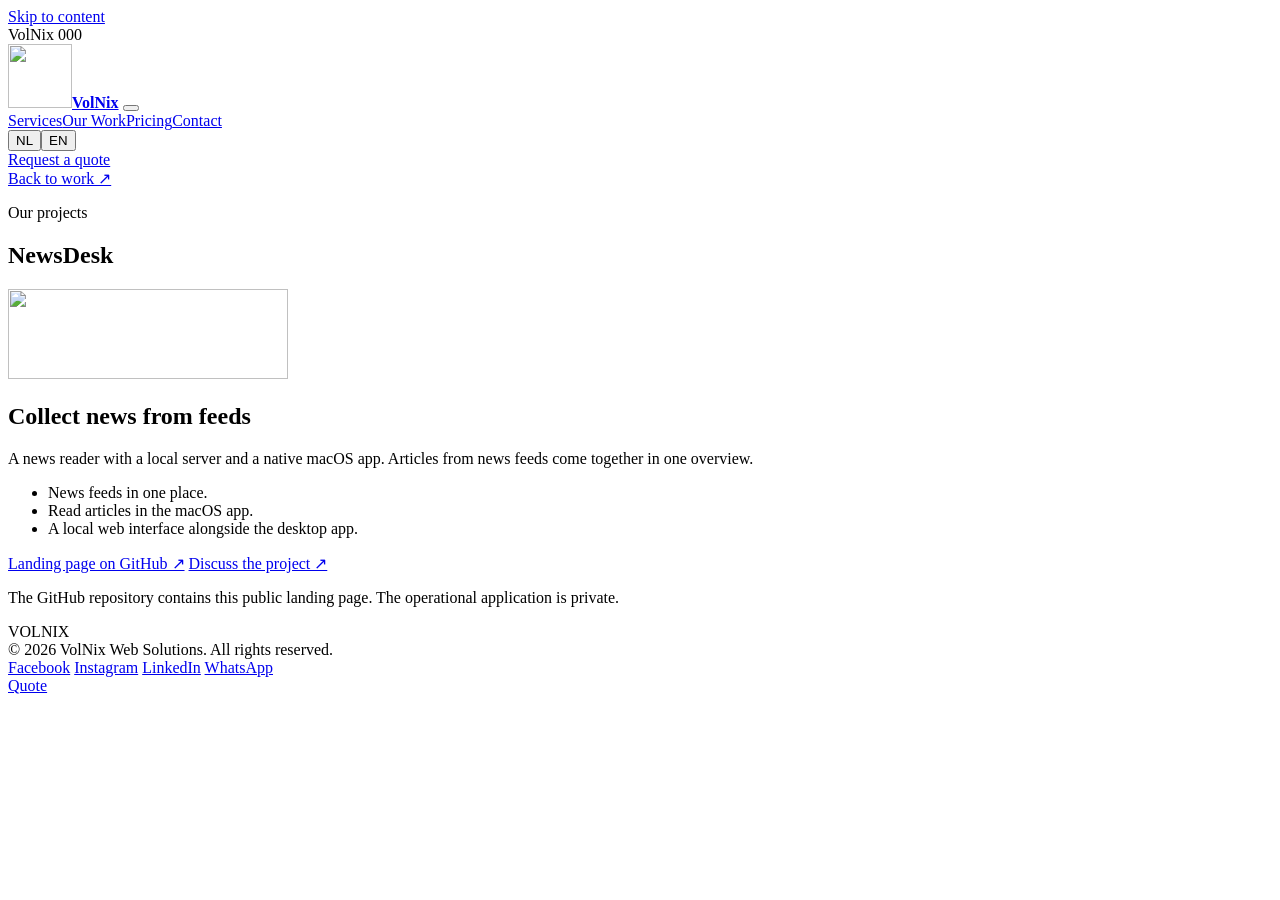
==== en/index.html @ 8c9afc9b "Publish reviewed NewsDesk landing-page source" ====
<!doctype html>
<html lang="en">
  <head>
    <meta charset="utf-8">
    <meta name="viewport" content="width=device-width, initial-scale=1">
    <meta name="theme-color" content="#07111F">
    <meta name="robots" content="index, follow">
    <link rel="canonical" href="https://volnix.io/en/work/newsdesk">
    <meta name="description" content="A news reader with a local server and a native macOS app. Articles from news feeds come together in one overview.">
    <meta name="geo.region" content="SR">
    <meta name="geo.placename" content="Paramaribo">
    <meta property="og:title" content="NewsDesk — VolNix">
    <meta property="og:description" content="A news reader with a local server and a native macOS app. Articles from news feeds come together in one overview.">
    <meta property="og:type" content="website">
    <meta property="og:url" content="https://volnix.io/en/work/newsdesk">
    <meta property="og:image" content="https://volnix.io/assets/og-image.jpg">
    <meta property="og:image:width" content="1200">
    <meta property="og:image:height" content="630">
    <meta property="og:locale" content="en_US">
    <meta property="og:site_name" content="VolNix Web Solutions">
    <meta name="twitter:card" content="summary_large_image">
    <meta name="twitter:title" content="NewsDesk — VolNix">
    <meta name="twitter:description" content="A news reader with a local server and a native macOS app. Articles from news feeds come together in one overview.">
    <link rel="alternate" hreflang="nl-SR" href="https://volnix.io/work/newsdesk">
    <link rel="alternate" hreflang="en" href="https://volnix.io/en/work/newsdesk">
    <link rel="alternate" hreflang="x-default" href="https://volnix.io/work/newsdesk">
    <title>NewsDesk — VolNix</title>
    <link rel="icon" href="https://volnix.io/assets/favicon.svg?v=20260905ui1" type="image/svg+xml">
    <link rel="preload" as="font" type="font/woff2" crossorigin href="https://volnix.io/assets/fonts/Satoshi-Variable.woff2">
    <link rel="preload" as="font" type="font/woff" crossorigin href="https://volnix.io/assets/fonts/Switzer-Variable.woff">
    <link rel="stylesheet" href="https://volnix.io/styles.css?v=20261011partners2">
      <link rel="stylesheet" href="https://volnix.io/assets/project-notes.css">
  </head>
  <body data-page="project">
    <div class="scroll-progress" aria-hidden="true"><span class="scroll-progress__bar"></span></div>
    <a class="skip-link" href="#main" data-i18n="skip">Skip to content</a>
    <div class="preloader" data-preloader data-preloader-repeat aria-hidden="true">
      <div class="preloader-inner">
        <span class="preloader-brand">VolNix</span>
        <span class="preloader-count" data-preloader-count>000</span>
      </div>
      <div class="preloader-bar"><span data-preloader-fill></span></div>
    </div>
    <header class="site-header" data-header>
      <nav class="nav shell" aria-label="Main navigation" data-i18n-attr="aria-label:nav.aria">
        <a class="brand" href="https://volnix.io/en/#top" aria-label="VolNix home"><img class="brand-mark" src="https://volnix.io/assets/favicon.svg?v=20260905ui1" width="64" height="64" alt=""><strong>VolNix</strong></a>
        <button class="nav-toggle" type="button" aria-label="Open navigation" aria-expanded="false" data-nav-toggle data-i18n-attr="aria-label:nav.open"><span></span><span></span></button>
        <div class="nav-panel" data-nav-panel>
          <a href="https://volnix.io/en/services" data-i18n="nav.servicesPage" data-masked-flick>Services</a><a href="https://volnix.io/en/work" data-i18n="nav.workPage" data-masked-flick>Our Work</a><a href="https://volnix.io/en/pricing" data-i18n="nav.pricing" data-masked-flick>Pricing</a><a href="https://volnix.io/en/contact" data-i18n="nav.contactPage" data-masked-flick>Contact</a>
          <div class="language-switch" aria-label="Choose language" data-i18n-attr="aria-label:lang.aria"><button type="button" data-lang-switch="nl" aria-pressed="false">NL</button><button type="button" data-lang-switch="en" aria-pressed="true">EN</button></div>
          <a class="nav-cta" href="https://volnix.io/en/contact" data-i18n="nav.quote">Request a quote</a>
        </div>
      </nav>
    </header>
    <main id="main" class="project-note">
      <section class="page-hero" aria-labelledby="project-title">
        <div class="shell project-note__hero">
          <div><a class="text-link" href="https://volnix.io/en/work">Back to work ↗</a><p class="eyebrow">Our projects</p><h1 id="project-title">NewsDesk</h1></div>
          <img class="project-note__mark" src="https://volnix.io/assets/projects/newsdesk.svg" alt="" width="280" height="90">
        </div>
      </section>
      <section class="shell project-note__body" aria-labelledby="project-description">
        <div><h2 id="project-description">Collect news from feeds</h2><p>A news reader with a local server and a native macOS app. Articles from news feeds come together in one overview.</p></div>
        <ul><li>News feeds in one place.</li><li>Read articles in the macOS app.</li><li>A local web interface alongside the desktop app.</li></ul>
        <div class="project-note__actions">
          <a class="button button-primary button-pill" href="https://github.com/jonacarbi/newsdesk" target="_blank" rel="noopener noreferrer">Landing page on GitHub ↗</a>
          <a class="text-link" href="https://volnix.io/en/contact">Discuss the project ↗</a>
          <p class="project-note__source-note">The GitHub repository contains this public landing page. The operational application is private.</p>
        </div>
      </section>
    </main>
    <footer class="footer">
      <div class="footer-wordmark" aria-hidden="true">
        <span class="footer-wordmark__text">VOLNIX</span>
      </div>
      <div class="shell footer-bottom">
        <span data-i18n="footer.rights">© 2026 VolNix Web Solutions. All rights reserved.</span>
        <nav class="footer-social" aria-label="Social media">
          <a href="https://www.facebook.com/volnixweb/" rel="me noopener" target="_blank">Facebook</a>
          <a href="https://www.instagram.com/volnixweb" rel="me noopener" target="_blank">Instagram</a>
          <a href="https://www.linkedin.com/company/volnixweb/" rel="me noopener" target="_blank">LinkedIn</a>
          <a href="https://wa.me/5977635214" rel="noopener" target="_blank">WhatsApp</a>
        </nav>
        <a href="https://volnix.io/en/contact" data-i18n="footer.quote">Quote</a>
      </div>
    </footer>
    <script src="https://volnix.io/app.js" defer></script>
    <script src="https://volnix.io/volnix.js?v=20261011partners2" defer></script>
  </body>
</html>
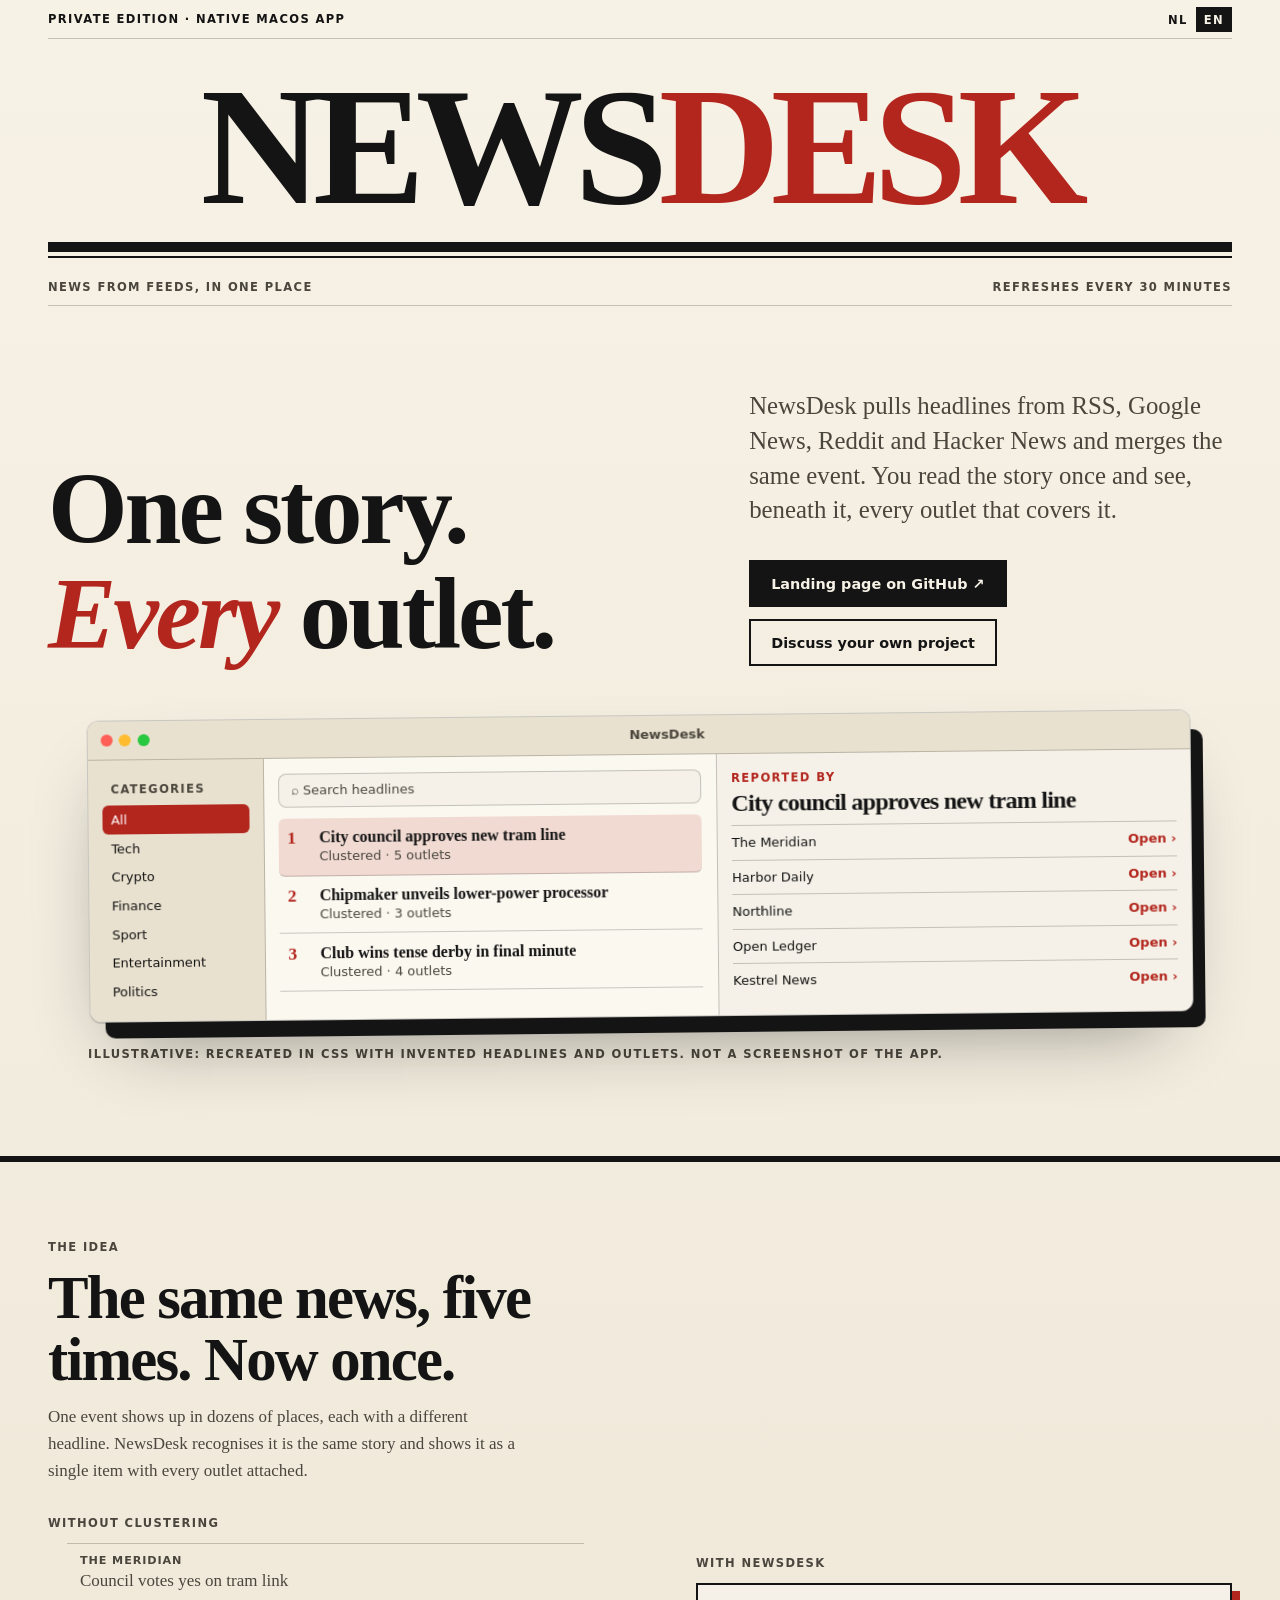
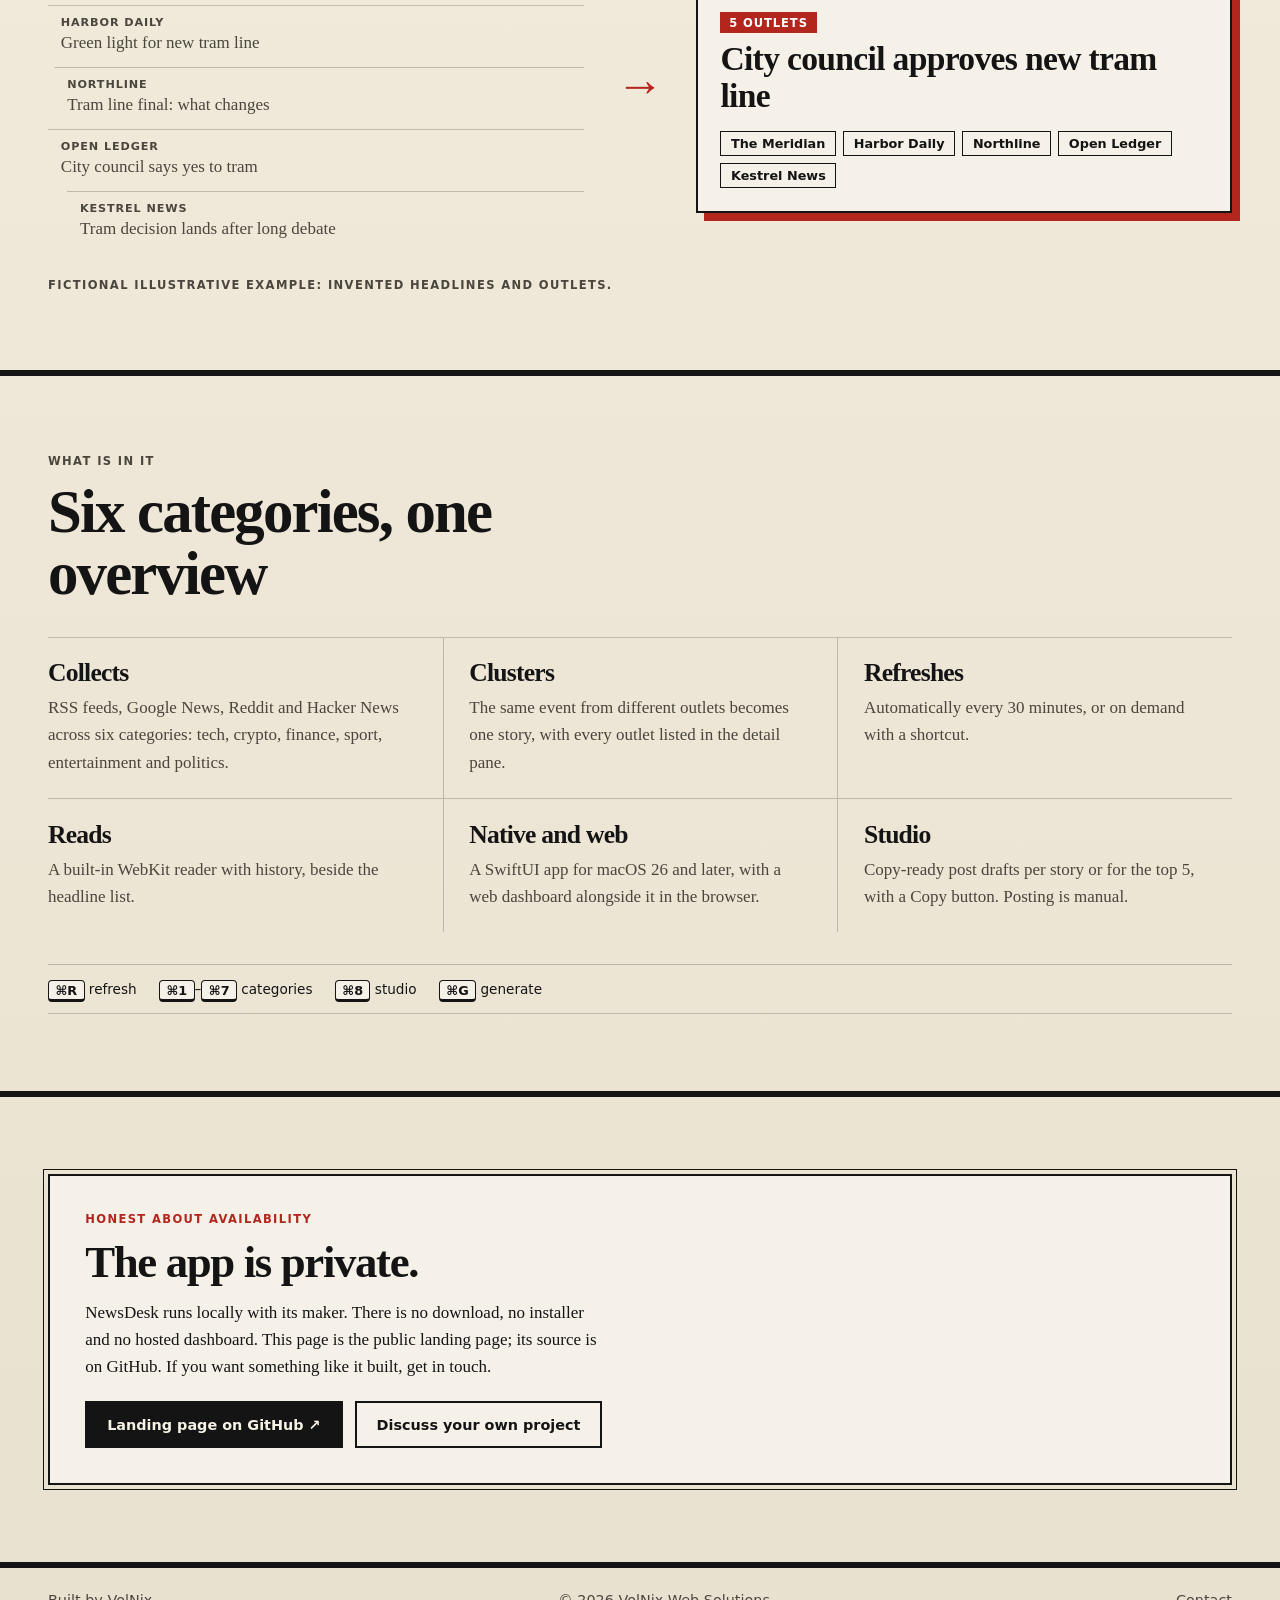
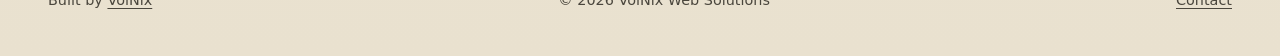
==== commit f44f5907: "feat: standalone NewsDesk landing page on Netlify New broadsheet-branded NL/EN landing page, zero JS" ====
--- a/en/index.html
+++ b/en/index.html
@@ -1,90 +1,94 @@
 <!doctype html>
 <html lang="en">
-  <head>
-    <meta charset="utf-8">
-    <meta name="viewport" content="width=device-width, initial-scale=1">
-    <meta name="theme-color" content="#07111F">
-    <meta name="robots" content="index, follow">
-    <link rel="canonical" href="https://volnix.io/en/work/newsdesk">
-    <meta name="description" content="A news reader with a local server and a native macOS app. Articles from news feeds come together in one overview.">
-    <meta name="geo.region" content="SR">
-    <meta name="geo.placename" content="Paramaribo">
-    <meta property="og:title" content="NewsDesk — VolNix">
-    <meta property="og:description" content="A news reader with a local server and a native macOS app. Articles from news feeds come together in one overview.">
-    <meta property="og:type" content="website">
-    <meta property="og:url" content="https://volnix.io/en/work/newsdesk">
-    <meta property="og:image" content="https://volnix.io/assets/og-image.jpg">
-    <meta property="og:image:width" content="1200">
-    <meta property="og:image:height" content="630">
-    <meta property="og:locale" content="en_US">
-    <meta property="og:site_name" content="VolNix Web Solutions">
-    <meta name="twitter:card" content="summary_large_image">
-    <meta name="twitter:title" content="NewsDesk — VolNix">
-    <meta name="twitter:description" content="A news reader with a local server and a native macOS app. Articles from news feeds come together in one overview.">
-    <link rel="alternate" hreflang="nl-SR" href="https://volnix.io/work/newsdesk">
-    <link rel="alternate" hreflang="en" href="https://volnix.io/en/work/newsdesk">
-    <link rel="alternate" hreflang="x-default" href="https://volnix.io/work/newsdesk">
-    <title>NewsDesk — VolNix</title>
-    <link rel="icon" href="https://volnix.io/assets/favicon.svg?v=20260905ui1" type="image/svg+xml">
-    <link rel="preload" as="font" type="font/woff2" crossorigin href="https://volnix.io/assets/fonts/Satoshi-Variable.woff2">
-    <link rel="preload" as="font" type="font/woff" crossorigin href="https://volnix.io/assets/fonts/Switzer-Variable.woff">
-    <link rel="stylesheet" href="https://volnix.io/styles.css?v=20261011partners2">
-      <link rel="stylesheet" href="https://volnix.io/assets/project-notes.css">
-  </head>
-  <body data-page="project">
-    <div class="scroll-progress" aria-hidden="true"><span class="scroll-progress__bar"></span></div>
-    <a class="skip-link" href="#main" data-i18n="skip">Skip to content</a>
-    <div class="preloader" data-preloader data-preloader-repeat aria-hidden="true">
-      <div class="preloader-inner">
-        <span class="preloader-brand">VolNix</span>
-        <span class="preloader-count" data-preloader-count>000</span>
+<head>
+<meta charset="utf-8">
+<meta name="viewport" content="width=device-width,initial-scale=1">
+<title>NewsDesk — one story, every outlet | macOS news app</title>
+<meta name="description" content="NewsDesk collects news from feeds and clusters the same story, so you see every outlet that reports it. A private, native macOS app by VolNix.">
+<meta name="color-scheme" content="light dark">
+<meta name="theme-color" content="#f7f2e6" media="(prefers-color-scheme: light)">
+<meta name="theme-color" content="#15130f" media="(prefers-color-scheme: dark)">
+<link rel="canonical" href="https://newsdesk-app.netlify.app/en/">
+<link rel="alternate" hreflang="nl" href="https://newsdesk-app.netlify.app/">
+<link rel="alternate" hreflang="en" href="https://newsdesk-app.netlify.app/en/">
+<link rel="alternate" hreflang="x-default" href="https://newsdesk-app.netlify.app/">
+<meta property="og:type" content="website">
+<meta property="og:site_name" content="NewsDesk">
+<meta property="og:title" content="NewsDesk — one story, every outlet | macOS news app">
+<meta property="og:description" content="NewsDesk collects news from feeds and clusters the same story, so you see every outlet that reports it. A private, native macOS app by VolNix.">
+<meta property="og:url" content="https://newsdesk-app.netlify.app/en/">
+<meta property="og:locale" content="en_US">
+<meta property="og:locale:alternate" content="nl_NL">
+<meta name="twitter:card" content="summary">
+<link rel="icon" href="/assets/favicon.svg?v=1" type="image/svg+xml">
+<link rel="stylesheet" href="/assets/newsdesk.css?v=1">
+</head>
+<body>
+<a class="skip" href="#main">Skip to content</a>
+<header class="wrap">
+  <div class="strip meta">
+    <span>Private edition · native macOS app</span>
+    <nav class="lang" aria-label="Language"><a href="/" hreflang="nl" lang="nl">NL</a><a href="/en/" hreflang="en" lang="en" aria-current="page">EN</a></nav>
+  </div>
+  <div class="masthead"><a href="/en/" aria-label="NewsDesk"><p class="logo" aria-hidden="true">NEWS<b>DESK</b></p></a></div>
+  <hr class="rule"><hr class="rule">
+  <p class="dateline meta"><span>News from feeds, in one place</span><span>Refreshes every 30 minutes</span></p>
+</header>
+<main id="main">
+<div class="wrap">
+  <div class="hero">
+    <h1>One story. <em>Every</em> outlet.</h1>
+    <p class="deck">NewsDesk pulls headlines from RSS, Google News, Reddit and Hacker News and merges the same event. You read the story once and see, beneath it, every outlet that covers it.</p>
+    <div class="cta"><a class="btn btn-solid" href="https://github.com/jonacarbi/newsdesk">Landing page on GitHub ↗</a><a class="btn btn-line" href="https://volnix.io/en/contact">Discuss your own project</a></div>
+  </div>
+
+  <figure class="stage">
+    <div class="win" role="img" aria-label="Illustrative recreation of the NewsDesk window: categories, a numbered headline list and a detail pane listing every outlet for one story.">
+      <div class="bar"><span class="dots"><i></i><i></i><i></i></span><strong>NewsDesk</strong></div>
+      <div class="cols" aria-hidden="true">
+        <div class="side"><span class="meta">Categories</span><ul>
+          <li aria-current="true"><span>All</span></li><li><span>Tech</span></li><li><span>Crypto</span></li><li><span>Finance</span></li><li><span>Sport</span></li><li><span>Entertainment</span></li><li><span>Politics</span></li></ul></div>
+        <div class="list"><div class="search">⌕ Search headlines</div><ol>
+          <li aria-current="true"><span class="n">1</span><span><b>City council approves new tram line</b><em>Clustered · 5 outlets</em></span></li>
+          <li><span class="n">2</span><span><b>Chipmaker unveils lower-power processor</b><em>Clustered · 3 outlets</em></span></li>
+          <li><span class="n">3</span><span><b>Club wins tense derby in final minute</b><em>Clustered · 4 outlets</em></span></li></ol></div>
+        <div class="detail"><span class="meta kicker">Reported by</span><h3>City council approves new tram line</h3><ul>
+          <li><span>The Meridian</span><span>Open ›</span></li><li><span>Harbor Daily</span><span>Open ›</span></li><li><span>Northline</span><span>Open ›</span></li><li><span>Open Ledger</span><span>Open ›</span></li><li><span>Kestrel News</span><span>Open ›</span></li></ul></div>
       </div>
-      <div class="preloader-bar"><span data-preloader-fill></span></div>
     </div>
-    <header class="site-header" data-header>
-      <nav class="nav shell" aria-label="Main navigation" data-i18n-attr="aria-label:nav.aria">
-        <a class="brand" href="https://volnix.io/en/#top" aria-label="VolNix home"><img class="brand-mark" src="https://volnix.io/assets/favicon.svg?v=20260905ui1" width="64" height="64" alt=""><strong>VolNix</strong></a>
-        <button class="nav-toggle" type="button" aria-label="Open navigation" aria-expanded="false" data-nav-toggle data-i18n-attr="aria-label:nav.open"><span></span><span></span></button>
-        <div class="nav-panel" data-nav-panel>
-          <a href="https://volnix.io/en/services" data-i18n="nav.servicesPage" data-masked-flick>Services</a><a href="https://volnix.io/en/work" data-i18n="nav.workPage" data-masked-flick>Our Work</a><a href="https://volnix.io/en/pricing" data-i18n="nav.pricing" data-masked-flick>Pricing</a><a href="https://volnix.io/en/contact" data-i18n="nav.contactPage" data-masked-flick>Contact</a>
-          <div class="language-switch" aria-label="Choose language" data-i18n-attr="aria-label:lang.aria"><button type="button" data-lang-switch="nl" aria-pressed="false">NL</button><button type="button" data-lang-switch="en" aria-pressed="true">EN</button></div>
-          <a class="nav-cta" href="https://volnix.io/en/contact" data-i18n="nav.quote">Request a quote</a>
-        </div>
-      </nav>
-    </header>
-    <main id="main" class="project-note">
-      <section class="page-hero" aria-labelledby="project-title">
-        <div class="shell project-note__hero">
-          <div><a class="text-link" href="https://volnix.io/en/work">Back to work ↗</a><p class="eyebrow">Our projects</p><h1 id="project-title">NewsDesk</h1></div>
-          <img class="project-note__mark" src="https://volnix.io/assets/projects/newsdesk.svg" alt="" width="280" height="90">
-        </div>
-      </section>
-      <section class="shell project-note__body" aria-labelledby="project-description">
-        <div><h2 id="project-description">Collect news from feeds</h2><p>A news reader with a local server and a native macOS app. Articles from news feeds come together in one overview.</p></div>
-        <ul><li>News feeds in one place.</li><li>Read articles in the macOS app.</li><li>A local web interface alongside the desktop app.</li></ul>
-        <div class="project-note__actions">
-          <a class="button button-primary button-pill" href="https://github.com/jonacarbi/newsdesk" target="_blank" rel="noopener noreferrer">Landing page on GitHub ↗</a>
-          <a class="text-link" href="https://volnix.io/en/contact">Discuss the project ↗</a>
-          <p class="project-note__source-note">The GitHub repository contains this public landing page. The operational application is private.</p>
-        </div>
-      </section>
-    </main>
-    <footer class="footer">
-      <div class="footer-wordmark" aria-hidden="true">
-        <span class="footer-wordmark__text">VOLNIX</span>
-      </div>
-      <div class="shell footer-bottom">
-        <span data-i18n="footer.rights">© 2026 VolNix Web Solutions. All rights reserved.</span>
-        <nav class="footer-social" aria-label="Social media">
-          <a href="https://www.facebook.com/volnixweb/" rel="me noopener" target="_blank">Facebook</a>
-          <a href="https://www.instagram.com/volnixweb" rel="me noopener" target="_blank">Instagram</a>
-          <a href="https://www.linkedin.com/company/volnixweb/" rel="me noopener" target="_blank">LinkedIn</a>
-          <a href="https://wa.me/5977635214" rel="noopener" target="_blank">WhatsApp</a>
-        </nav>
-        <a href="https://volnix.io/en/contact" data-i18n="footer.quote">Quote</a>
-      </div>
-    </footer>
-    <script src="https://volnix.io/app.js" defer></script>
-    <script src="https://volnix.io/volnix.js?v=20261011partners2" defer></script>
-  </body>
+    <figcaption class="meta">Illustrative: recreated in CSS with invented headlines and outlets. Not a screenshot of the app.</figcaption>
+  </figure>
+</div>
+
+<section aria-labelledby="h-cluster"><div class="wrap">
+  <div class="sec-head"><p class="meta kicker">The idea</p><h2 id="h-cluster">The same news, five times. Now once.</h2><p>One event shows up in dozens of places, each with a different headline. NewsDesk recognises it is the same story and shows it as a single item with every outlet attached.</p></div>
+  <div class="cluster">
+    <div><h3>Without clustering</h3><ul class="scatter">
+      <li><small>The Meridian</small>Council votes yes on tram link</li><li><small>Harbor Daily</small>Green light for new tram line</li><li><small>Northline</small>Tram line final: what changes</li><li><small>Open Ledger</small>City council says yes to tram</li><li><small>Kestrel News</small>Tram decision lands after long debate</li></ul></div>
+    <div class="merge" aria-hidden="true">→</div>
+    <div><h3>With NewsDesk</h3><div class="one"><span class="badge">5 outlets</span><h4>City council approves new tram line</h4><ul class="chips"><li>The Meridian</li><li>Harbor Daily</li><li>Northline</li><li>Open Ledger</li><li>Kestrel News</li></ul></div></div>
+  </div>
+  <p class="meta cap">Fictional illustrative example: invented headlines and outlets.</p>
+</div></section>
+
+<section aria-labelledby="h-edition"><div class="wrap">
+  <div class="sec-head"><p class="meta kicker">What is in it</p><h2 id="h-edition">Six categories, one overview</h2></div>
+  <div class="press">
+    <article><h3>Collects</h3><p>RSS feeds, Google News, Reddit and Hacker News across six categories: tech, crypto, finance, sport, entertainment and politics.</p></article>
+    <article><h3>Clusters</h3><p>The same event from different outlets becomes one story, with every outlet listed in the detail pane.</p></article>
+    <article><h3>Refreshes</h3><p>Automatically every 30 minutes, or on demand with a shortcut.</p></article>
+    <article><h3>Reads</h3><p>A built-in WebKit reader with history, beside the headline list.</p></article>
+    <article><h3>Native and web</h3><p>A SwiftUI app for macOS 26 and later, with a web dashboard alongside it in the browser.</p></article>
+    <article><h3>Studio</h3><p>Copy-ready post drafts per story or for the top 5, with a Copy button. Posting is manual.</p></article>
+  </div>
+  <p class="keys"><span><kbd>⌘R</kbd> refresh</span><span><kbd>⌘1</kbd>–<kbd>⌘7</kbd> categories</span><span><kbd>⌘8</kbd> studio</span><span><kbd>⌘G</kbd> generate</span></p>
+</div></section>
+
+<section aria-labelledby="h-private"><div class="wrap">
+  <div class="notice"><p class="meta kicker">Honest about availability</p><h2 id="h-private">The app is private.</h2><p>NewsDesk runs locally with its maker. There is no download, no installer and no hosted dashboard. This page is the public landing page; its source is on GitHub. If you want something like it built, get in touch.</p>
+  <div class="cta"><a class="btn btn-solid" href="https://github.com/jonacarbi/newsdesk">Landing page on GitHub ↗</a><a class="btn btn-line" href="https://volnix.io/en/contact">Discuss your own project</a></div></div>
+</div></section>
+</main>
+<footer><div class="wrap"><span>Built by <a href="https://volnix.io/en/">VolNix</a></span><span>© 2026 VolNix Web Solutions</span><a href="https://volnix.io/en/contact">Contact</a></div></footer>
+</body>
 </html>
--- a/assets/newsdesk.css
+++ b/assets/newsdesk.css
@@ -0,0 +1,115 @@
+:root{
+  --paper:#f7f2e6;--paper-2:#e9e1cf;--sheet:#f5f1e8;--ink:#141414;--ink-2:#4a463d;
+  --red:#b3261e;--rule:#141414;--hair:rgba(20,20,20,.22);--win:#fbf8f0;--on-ink:#f7f2e6;--on-red:#fff;
+  --serif:"New York","Iowan Old Style","Palatino Linotype",Palatino,Georgia,serif;
+  --sans:system-ui,-apple-system,"Segoe UI",Roboto,sans-serif;
+  --gutter:clamp(16px,4vw,48px);
+}
+@media (prefers-color-scheme:dark){:root{
+  --paper:#15130f;--paper-2:#1d1a14;--sheet:#1a1812;--ink:#ece5d3;--ink-2:#b4ac98;
+  --red:#ff7b6e;--rule:#ece5d3;--hair:rgba(236,229,211,.2);--win:#211e17;--on-ink:#15130f;--on-red:#15130f;
+}}
+*{box-sizing:border-box}
+html{-webkit-text-size-adjust:100%;background:var(--paper-2)}
+body{margin:0;background:linear-gradient(180deg,var(--paper),var(--paper-2));color:var(--ink);font:1.0625rem/1.6 var(--serif);overflow-wrap:break-word}
+a{color:inherit;text-decoration-thickness:1px;text-underline-offset:.2em}
+a:focus-visible{outline:3px solid var(--red);outline-offset:3px}
+.skip{position:absolute;left:var(--gutter);top:-80px;background:var(--ink);color:var(--on-ink);padding:.6rem 1rem;font:600 .9rem var(--sans);z-index:9}
+.skip:focus{top:8px}
+.wrap{width:min(1200px,100% - 2*var(--gutter));margin-inline:auto}
+.meta{font:600 .72rem/1.4 var(--sans);letter-spacing:.12em;text-transform:uppercase}
+
+/* masthead */
+.strip{display:flex;flex-wrap:wrap;justify-content:space-between;align-items:center;gap:.5rem 1.5rem;padding:.7rem 0;border-bottom:1px solid var(--hair)}
+.lang a{padding:.35rem .5rem;text-decoration:none}
+.lang [aria-current]{background:var(--ink);color:var(--on-ink)}
+.masthead{text-align:center;padding:clamp(1rem,3vw,2rem) 0 0}
+.masthead a{text-decoration:none}
+.logo{margin:0;font:700 clamp(3rem,15.5vw,10.5rem)/.9 var(--serif);letter-spacing:-.055em}
+.logo b{color:var(--red);font-weight:700}
+.rule{border:0;height:10px;background:var(--rule);margin:clamp(.6rem,2vw,1.2rem) 0 0}
+.rule+.rule{height:2px;margin-top:4px}
+.dateline{display:flex;flex-wrap:wrap;justify-content:space-between;gap:.25rem 1.5rem;padding:.6rem 0;border-bottom:1px solid var(--hair);color:var(--ink-2)}
+
+/* hero */
+.hero{padding:clamp(2rem,6vw,4.5rem) 0 2rem;display:grid;gap:1.5rem;grid-template-columns:minmax(0,1fr)}
+.kicker{color:var(--red)}
+h1,h2,h3{font-family:var(--serif);font-weight:700;letter-spacing:-.03em;line-height:1.02;margin:0}
+h1{font-size:clamp(2.5rem,8.2vw,6.4rem);max-width:13ch}
+h1 em{font-style:italic;color:var(--red)}
+.deck{font-size:clamp(1.15rem,2.2vw,1.55rem);line-height:1.4;max-width:46ch;color:var(--ink-2);margin:0}
+.cta{display:flex;flex-wrap:wrap;gap:.75rem;align-items:center;margin-top:.5rem}
+.btn{display:inline-block;padding:.85rem 1.25rem;font:700 .9rem var(--sans);text-decoration:none;border:2px solid var(--ink);transition:transform .15s,background .15s,color .15s}
+.btn-solid{background:var(--ink);color:var(--on-ink)}
+.btn-solid:hover{background:var(--red);border-color:var(--red);color:var(--on-red)}
+.btn-line:hover{background:var(--ink);color:var(--on-ink)}
+.btn:active{transform:translateY(1px)}
+@media (min-width:980px){.hero{grid-template-columns:minmax(0,1.15fr) minmax(0,.85fr);align-items:end;column-gap:3rem}.hero h1{grid-row:1/3}}
+
+/* macOS window recreation */
+.stage{position:relative;padding:0 0 clamp(2.5rem,6vw,5rem)}
+.stage figcaption{margin-top:1.8rem;color:var(--ink-2)}
+.win{background:var(--win);border:1px solid var(--hair);border-radius:12px;box-shadow:0 1px 0 var(--hair),14px 18px 0 -2px var(--ink),0 40px 80px -30px rgba(0,0,0,.45);overflow:hidden;font:.8125rem/1.35 var(--sans);transform:rotate(-.6deg)}
+.bar{display:flex;align-items:center;gap:.5rem;padding:.65rem .8rem;border-bottom:1px solid var(--hair);background:var(--paper-2)}
+.dots{display:flex;gap:.4rem}.dots i{width:.75rem;height:.75rem;border-radius:50%;background:#ff5f57}.dots i:nth-child(2){background:#febc2e}.dots i:nth-child(3){background:#28c840}
+.bar strong{margin-inline:auto;font-weight:600;color:var(--ink-2)}
+.cols{display:grid;grid-template-columns:minmax(0,1fr);min-height:0}
+.side,.list,.detail{padding:.9rem}
+.side{display:none;background:var(--paper-2);border-right:1px solid var(--hair)}
+.side ul,.list ol,.detail ul{list-style:none;margin:0;padding:0}
+.side li{display:flex;justify-content:space-between;padding:.35rem .5rem;border-radius:6px}
+.side li[aria-current]{background:var(--red);color:var(--on-red)}
+.side .meta{display:block;margin:.4rem .5rem .5rem;color:var(--ink-2)}
+.search{border:1px solid var(--hair);border-radius:8px;padding:.45rem .7rem;margin-bottom:.7rem;color:var(--ink-2);background:var(--sheet)}
+.list li{display:grid;grid-template-columns:1.6rem minmax(0,1fr);gap:.4rem;padding:.6rem .5rem;border-bottom:1px solid var(--hair)}
+.list li[aria-current]{background:color-mix(in srgb,var(--red) 14%,transparent);border-radius:6px}
+.list b{font:700 1rem/1.25 var(--serif);display:block}
+.list em{font-style:normal;color:var(--ink-2)}
+.n{font:700 1.1rem var(--serif);color:var(--red)}
+.detail{border-top:1px solid var(--hair);background:var(--sheet)}
+.detail h3{font-size:1.5rem;margin:.3rem 0 .6rem}
+.detail li{display:flex;justify-content:space-between;gap:1rem;padding:.5rem 0;border-top:1px solid var(--hair)}
+.detail li span:last-child{color:var(--red);font-weight:600}
+@media (min-width:700px){.cols{grid-template-columns:minmax(0,1.1fr) minmax(0,1fr)}.detail{border-top:0;border-left:1px solid var(--hair)}}
+@media (min-width:1000px){.cols{grid-template-columns:11rem minmax(0,1fr) minmax(0,1.05fr)}.side{display:block}}
+
+/* sections */
+section{padding:clamp(2.5rem,6vw,5rem) 0;border-top:6px solid var(--rule)}
+.sec-head{display:grid;gap:.75rem;margin-bottom:2rem}
+h2{font-size:clamp(2rem,5vw,3.8rem);max-width:18ch}
+.sec-head p{max-width:56ch;margin:0;color:var(--ink-2)}
+
+/* clustering */
+.cluster{display:grid;gap:1.5rem;grid-template-columns:minmax(0,1fr)}
+.cluster h3{font:700 .72rem var(--sans);letter-spacing:.12em;text-transform:uppercase;color:var(--ink-2);margin-bottom:.8rem}
+.scatter{list-style:none;margin:0;padding:0}
+.scatter li{padding:.65rem .8rem;border-top:1px solid var(--hair);color:var(--ink-2)}
+.scatter li:nth-child(odd){margin-left:1.2rem}.scatter li:nth-child(3n){margin-left:.4rem}
+.scatter small{display:block;font:600 .7rem var(--sans);letter-spacing:.08em;text-transform:uppercase}
+.merge{font:700 3rem/1 var(--serif);color:var(--red);text-align:center;transform:rotate(90deg);width:3rem;margin:auto}
+.one{background:var(--sheet);border:2px solid var(--ink);padding:1.4rem;box-shadow:8px 8px 0 var(--red)}
+.one h4{font:700 clamp(1.5rem,3vw,2.1rem)/1.1 var(--serif);margin:.4rem 0 1rem;letter-spacing:-.02em}
+.chips{display:flex;flex-wrap:wrap;gap:.45rem;padding:0;margin:0;list-style:none}
+.chips li{border:1px solid var(--ink);padding:.25rem .6rem;font:600 .8rem var(--sans)}
+.badge{display:inline-block;background:var(--red);color:var(--on-red);padding:.2rem .55rem;font:700 .72rem var(--sans);letter-spacing:.08em;text-transform:uppercase}
+@media (min-width:900px){.cluster{grid-template-columns:minmax(0,1fr) 4rem minmax(0,1fr);align-items:center}.merge{transform:none}}
+
+/* columns */
+.press{display:grid;gap:0;grid-template-columns:minmax(0,1fr)}
+.press article{padding:1.4rem 0;border-top:1px solid var(--hair)}
+.press h3{font-size:1.6rem;margin-bottom:.5rem}
+.press p{margin:0;color:var(--ink-2)}
+@media (min-width:760px){.press{grid-template-columns:repeat(3,minmax(0,1fr))}.press article{padding:1.4rem 1.6rem}.press article:not(:nth-child(3n+1)){border-left:1px solid var(--hair)}.press article:nth-child(3n+1){padding-left:0}}
+.keys{display:flex;flex-wrap:wrap;gap:.6rem 1.4rem;margin:2rem 0 0;padding:1rem 0;border-block:1px solid var(--hair);font:.85rem var(--sans)}
+kbd{font:600 .8rem var(--sans);border:1px solid var(--ink);border-bottom-width:3px;border-radius:4px;padding:.1rem .4rem;background:var(--sheet)}
+.notice{border:2px solid var(--ink);padding:clamp(1.2rem,3vw,2.2rem);display:grid;gap:.8rem;background:var(--sheet);outline:1px solid var(--ink);outline-offset:4px}
+.notice h2{font-size:clamp(1.8rem,4vw,2.8rem)}.notice p{margin:0;max-width:62ch}
+footer{border-top:6px solid var(--rule);padding:1.5rem 0 3rem;font:.9rem var(--sans);color:var(--ink-2)}
+footer .wrap{display:flex;flex-wrap:wrap;gap:.5rem 1.5rem;justify-content:space-between}
+
+@media (prefers-reduced-motion:no-preference){
+  .win{animation:in .7s cubic-bezier(.16,1,.3,1) both}
+  @keyframes in{from{opacity:0;transform:translateY(24px) rotate(0)}}
+}
+@media (prefers-reduced-motion:reduce){*{transition:none!important;animation:none!important}}
+.cap{margin:1.5rem 0 0;color:var(--ink-2)}
